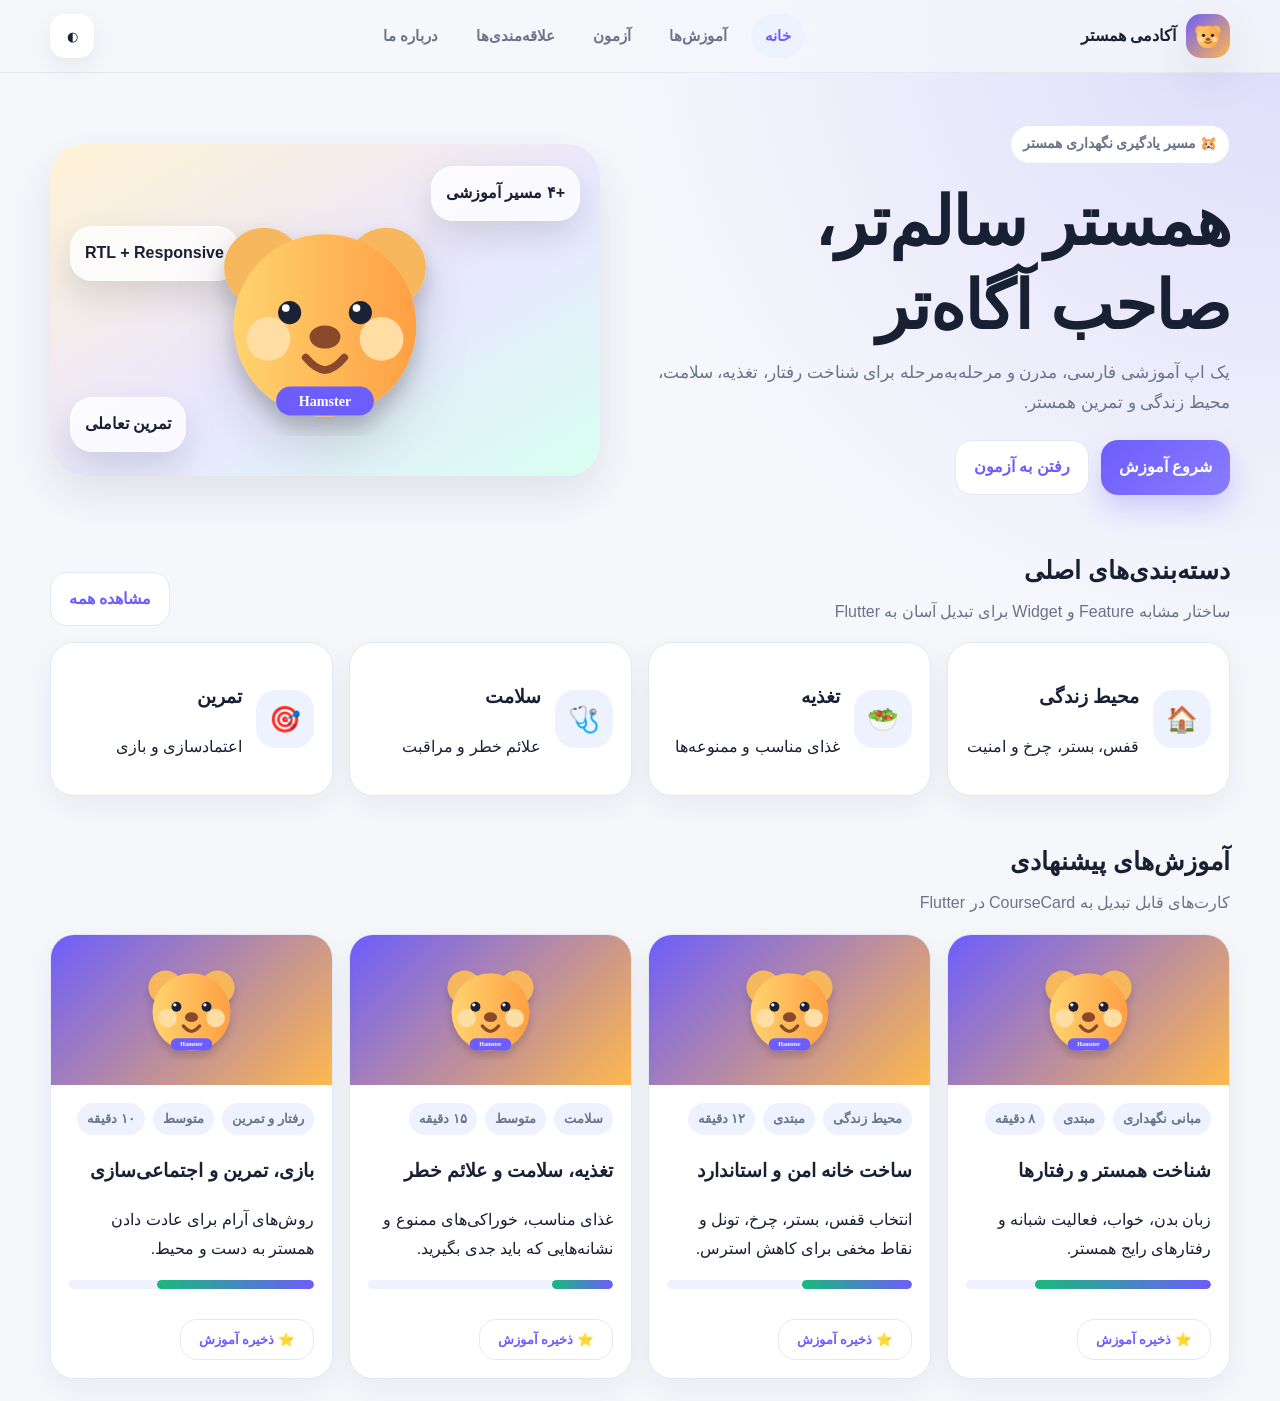
==== index.html @ b69281e2 "Add files via upload" ====
<!doctype html><html lang="fa" dir="rtl"><head><meta charset="utf-8"><meta name="viewport" content="width=device-width,initial-scale=1"><title>آکادمی همستر | اپ آموزش نگهداری همستر</title><link rel="stylesheet" href="style.css"></head><body><main class="app-shell"><script src="script.js"></script><script>shell('home')</script><section class="hero"><div class="container hero-grid"><div><span class="eyebrow">🐹 مسیر یادگیری نگهداری همستر</span><h1>همستر سالم‌تر، صاحب آگاه‌تر</h1><p>یک اپ آموزشی فارسی، مدرن و مرحله‌به‌مرحله برای شناخت رفتار، تغذیه، سلامت، محیط زندگی و تمرین همستر.</p><div class="actions"><a class="btn btn-primary" href="pages/categories.html">شروع آموزش</a><a class="btn btn-soft" href="pages/quiz.html">رفتن به آزمون</a></div></div><div class="hero-card"><span class="stat-bubble b1">+۴ مسیر آموزشی</span><span class="stat-bubble b2">تمرین تعاملی</span><span class="stat-bubble b3">RTL + Responsive</span><img class="hamster" src="assets/images/hamster-hero.svg" alt="همستر کارتونی"></div></div></section><section class="section"><div class="container"><div class="section-head"><div><h2>دسته‌بندی‌های اصلی</h2><p class="lead">ساختار مشابه Feature و Widget برای تبدیل آسان به Flutter</p></div><a class="btn btn-soft" href="pages/categories.html">مشاهده همه</a></div><div class="grid cards-3"><a class="card category-card" href="pages/categories.html"><span class="cat-icon">🏠</span><div><h3>محیط زندگی</h3><p>قفس، بستر، چرخ و امنیت</p></div></a><a class="card category-card" href="pages/categories.html"><span class="cat-icon">🥗</span><div><h3>تغذیه</h3><p>غذای مناسب و ممنوعه‌ها</p></div></a><a class="card category-card" href="pages/categories.html"><span class="cat-icon">🩺</span><div><h3>سلامت</h3><p>علائم خطر و مراقبت</p></div></a><a class="card category-card" href="pages/categories.html"><span class="cat-icon">🎯</span><div><h3>تمرین</h3><p>اعتمادسازی و بازی</p></div></a></div></div></section><section class="section"><div class="container"><div class="section-head"><div><h2>آموزش‌های پیشنهادی</h2><p class="lead">کارت‌های قابل تبدیل به CourseCard در Flutter</p></div></div><div id="courseGrid" class="grid cards-3"></div></div></section><script>renderCourses('courseGrid')</script></main></body></html>
---- style.css ----
:root{
  --bg:#f6f7fb;--surface:#fff;--surface-2:#eef2ff;--text:#182033;--muted:#69748a;--primary:#6d5dfc;--primary-2:#8a7cff;--accent:#ffb84d;--success:#19b97b;--danger:#ff5a73;--border:#e4e8f2;--shadow:0 18px 45px rgba(25,35,70,.10);--radius:24px;--radius-sm:16px;--max:1180px
}
[data-theme="dark"]{--bg:#111522;--surface:#191f31;--surface-2:#242d45;--text:#f5f7fb;--muted:#aab4ca;--border:#2e3954;--shadow:0 18px 45px rgba(0,0,0,.28)}
*{box-sizing:border-box}html{scroll-behavior:smooth}body{margin:0;font-family:Tahoma,"Vazirmatn","Segoe UI",sans-serif;direction:rtl;background:radial-gradient(circle at top right,rgba(109,93,252,.18),transparent 35%),var(--bg);color:var(--text);line-height:1.8}a{text-decoration:none;color:inherit}img{max-width:100%;display:block}.app-shell{min-height:100vh;padding-bottom:86px}.container{width:min(var(--max),calc(100% - 32px));margin:auto}.topbar{position:sticky;top:0;z-index:30;background:rgba(246,247,251,.82);backdrop-filter:blur(16px);border-bottom:1px solid var(--border)}[data-theme="dark"] .topbar{background:rgba(17,21,34,.82)}.nav{height:72px;display:flex;align-items:center;justify-content:space-between;gap:16px}.brand{display:flex;align-items:center;gap:10px;font-weight:900}.brand-mark{width:44px;height:44px;border-radius:15px;background:linear-gradient(135deg,var(--primary),var(--accent));display:grid;place-items:center;box-shadow:var(--shadow)}.brand-mark img{width:30px}.nav-links{display:none;gap:10px;align-items:center}.nav-links a{padding:9px 14px;border-radius:999px;color:var(--muted);font-weight:700;font-size:.92rem}.nav-links a.active,.nav-links a:hover{background:var(--surface-2);color:var(--primary)}.icon-btn{border:0;background:var(--surface);color:var(--text);border-radius:15px;width:44px;height:44px;display:grid;place-items:center;box-shadow:0 8px 24px rgba(25,35,70,.08);cursor:pointer}.hero{padding:30px 0 22px}.hero-grid{display:grid;gap:22px;align-items:center}.eyebrow{display:inline-flex;align-items:center;gap:8px;background:var(--surface);border:1px solid var(--border);border-radius:999px;padding:6px 12px;color:var(--muted);font-weight:700;font-size:.86rem}.hero h1{font-size:clamp(2rem,8vw,4.2rem);line-height:1.25;margin:16px 0 10px;letter-spacing:-1px}.hero p{color:var(--muted);font-size:1.05rem;margin:0 0 22px}.hero-card{position:relative;min-height:330px;border-radius:34px;padding:22px;overflow:hidden;background:linear-gradient(150deg,#fff2d4,#e9e7ff 55%,#d8fff0);box-shadow:var(--shadow)}[data-theme="dark"] .hero-card{background:linear-gradient(150deg,#3a2f21,#292553 55%,#16392d)}.hero-card .hamster{width:min(270px,75%);margin:18px auto 0;filter:drop-shadow(0 25px 25px rgba(0,0,0,.14));animation:float 4s ease-in-out infinite}.stat-bubble{position:absolute;background:rgba(255,255,255,.75);backdrop-filter:blur(12px);border:1px solid rgba(255,255,255,.65);border-radius:22px;padding:12px 14px;box-shadow:0 15px 35px rgba(0,0,0,.12);font-weight:900}.b1{top:22px;right:20px}.b2{bottom:24px;left:20px}.b3{top:82px;left:20px}.actions{display:flex;gap:12px;flex-wrap:wrap}.btn{display:inline-flex;align-items:center;justify-content:center;gap:9px;border:0;border-radius:17px;padding:12px 18px;font-weight:900;cursor:pointer;transition:.2s transform,.2s box-shadow}.btn:hover{transform:translateY(-2px)}.btn-primary{background:linear-gradient(135deg,var(--primary),var(--primary-2));color:white;box-shadow:0 14px 28px rgba(109,93,252,.25)}.btn-soft{background:var(--surface);color:var(--primary);border:1px solid var(--border)}.section{padding:22px 0}.section-head{display:flex;align-items:end;justify-content:space-between;gap:14px;margin-bottom:16px}.section h2{margin:0;font-size:1.55rem}.section p.lead{margin:4px 0 0;color:var(--muted)}.grid{display:grid;gap:16px}.cards-2{grid-template-columns:1fr}.cards-3{grid-template-columns:1fr}.card{background:var(--surface);border:1px solid var(--border);border-radius:var(--radius);padding:18px;box-shadow:0 10px 30px rgba(25,35,70,.06);transition:.2s}.card:hover{transform:translateY(-3px);box-shadow:var(--shadow)}.category-card{display:flex;gap:14px;align-items:center}.cat-icon{width:58px;height:58px;border-radius:20px;display:grid;place-items:center;background:var(--surface-2);font-size:1.6rem}.course-card{overflow:hidden;padding:0}.course-cover{height:150px;background:linear-gradient(135deg,var(--primary),var(--accent));display:grid;place-items:center}.course-cover img{width:115px}.course-body{padding:18px}.meta{display:flex;gap:8px;flex-wrap:wrap;color:var(--muted);font-size:.84rem}.pill{background:var(--surface-2);color:var(--muted);padding:4px 10px;border-radius:999px;font-weight:700}.progress{height:9px;background:var(--surface-2);border-radius:999px;overflow:hidden;margin:12px 0}.progress span{display:block;height:100%;background:linear-gradient(90deg,var(--success),var(--primary));border-radius:999px}.bottom-nav{position:fixed;bottom:12px;right:50%;transform:translateX(50%);z-index:40;width:min(460px,calc(100% - 24px));background:rgba(255,255,255,.88);backdrop-filter:blur(18px);border:1px solid var(--border);border-radius:25px;padding:8px;display:grid;grid-template-columns:repeat(5,1fr);box-shadow:var(--shadow)}[data-theme="dark"] .bottom-nav{background:rgba(25,31,49,.88)}.bottom-nav a{display:grid;place-items:center;gap:2px;border-radius:18px;padding:8px 2px;color:var(--muted);font-size:.74rem;font-weight:800}.bottom-nav a.active{background:var(--surface-2);color:var(--primary)}.page-title{padding:26px 0 8px}.page-title h1{margin:0;font-size:2rem}.page-title p{margin:6px 0 0;color:var(--muted)}.lesson-layout{display:grid;gap:18px}.lesson-content h2{margin-top:0}.lesson-step{border-right:4px solid var(--primary);padding-right:14px;margin:18px 0}.quiz-option{width:100%;text-align:right;margin:8px 0;padding:13px 14px;border-radius:16px;border:1px solid var(--border);background:var(--surface);color:var(--text);cursor:pointer;font-weight:800}.quiz-option.correct{border-color:var(--success);background:rgba(25,185,123,.12)}.quiz-option.wrong{border-color:var(--danger);background:rgba(255,90,115,.12)}.profile-hero{display:flex;align-items:center;gap:16px}.avatar{width:76px;height:76px;border-radius:28px;background:linear-gradient(135deg,var(--accent),var(--primary));display:grid;place-items:center}.avatar img{width:54px}.setting-row{display:flex;align-items:center;justify-content:space-between;gap:12px;padding:14px 0;border-bottom:1px solid var(--border)}.switch{width:54px;height:30px;background:var(--surface-2);border-radius:999px;padding:4px;cursor:pointer}.switch span{display:block;width:22px;height:22px;background:var(--primary);border-radius:50%;transition:.25s}[data-theme="dark"] .switch span{transform:translateX(-24px)}.fade-in{animation:fade .45s ease both}@keyframes float{50%{transform:translateY(-12px)}}@keyframes fade{from{opacity:0;transform:translateY(10px)}to{opacity:1;transform:none}}@media(min-width:760px){.nav-links{display:flex}.hero-grid{grid-template-columns:1.05fr .95fr}.cards-2{grid-template-columns:repeat(2,1fr)}.cards-3{grid-template-columns:repeat(3,1fr)}.lesson-layout{grid-template-columns:1.7fr .8fr}.bottom-nav{display:none}.app-shell{padding-bottom:0}.hero{padding:52px 0 32px}.page-title h1{font-size:2.7rem}}@media(min-width:1050px){.cards-3{grid-template-columns:repeat(4,1fr)}}
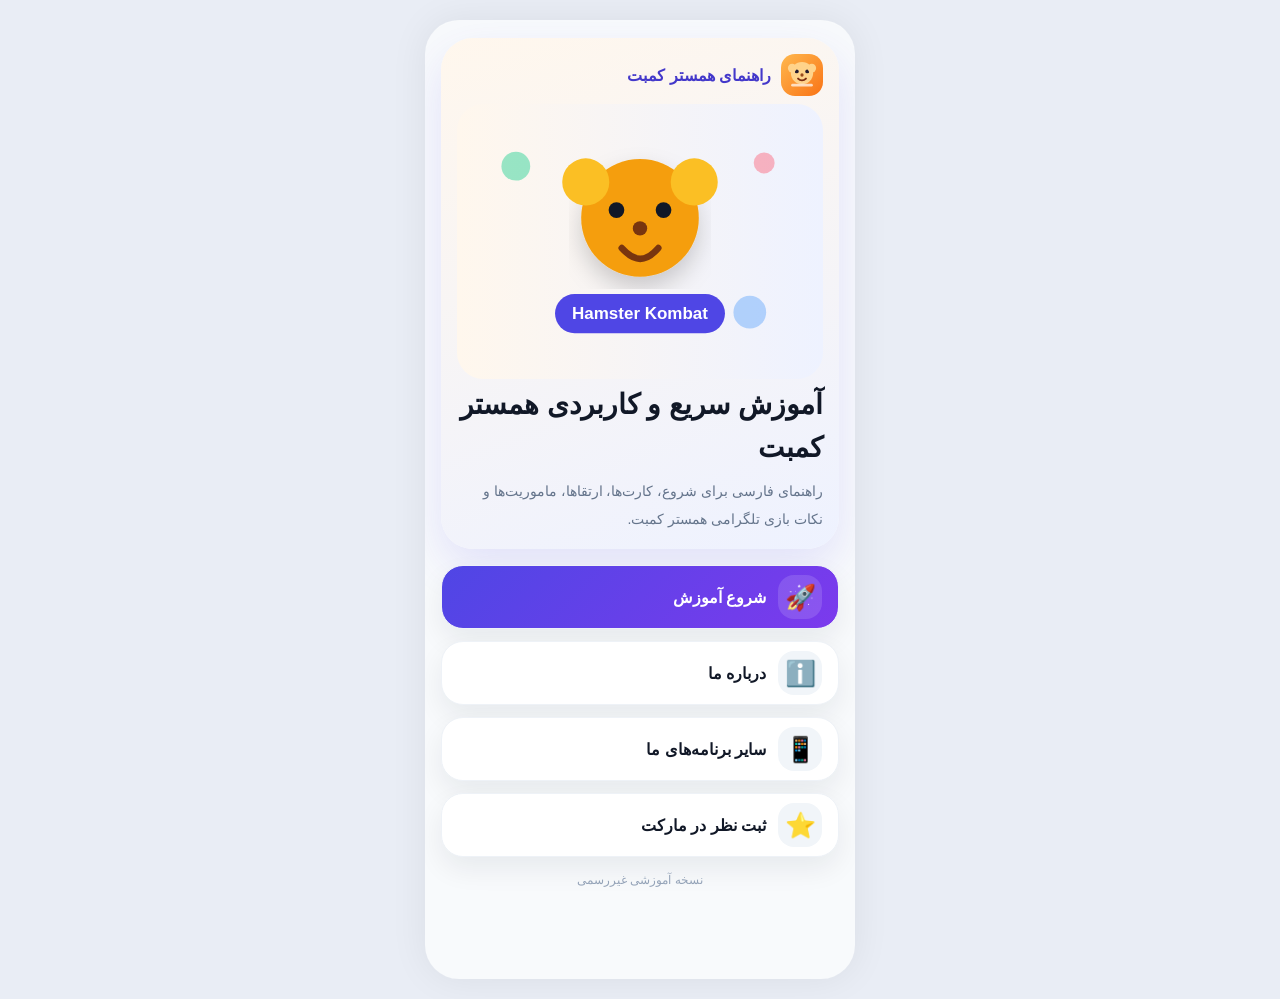
==== commit a7feb631: "Add files via upload" ====
--- a/index.html
+++ b/index.html
@@ -1 +1 @@
-<!doctype html><html lang="fa" dir="rtl"><head><meta charset="utf-8"><meta name="viewport" content="width=device-width,initial-scale=1"><title>آکادمی همستر | اپ آموزش نگهداری همستر</title><link rel="stylesheet" href="style.css"></head><body><main class="app-shell"><script src="script.js"></script><script>shell('home')</script><section class="hero"><div class="container hero-grid"><div><span class="eyebrow">🐹 مسیر یادگیری نگهداری همستر</span><h1>همستر سالم‌تر، صاحب آگاه‌تر</h1><p>یک اپ آموزشی فارسی، مدرن و مرحله‌به‌مرحله برای شناخت رفتار، تغذیه، سلامت، محیط زندگی و تمرین همستر.</p><div class="actions"><a class="btn btn-primary" href="pages/categories.html">شروع آموزش</a><a class="btn btn-soft" href="pages/quiz.html">رفتن به آزمون</a></div></div><div class="hero-card"><span class="stat-bubble b1">+۴ مسیر آموزشی</span><span class="stat-bubble b2">تمرین تعاملی</span><span class="stat-bubble b3">RTL + Responsive</span><img class="hamster" src="assets/images/hamster-hero.svg" alt="همستر کارتونی"></div></div></section><section class="section"><div class="container"><div class="section-head"><div><h2>دسته‌بندی‌های اصلی</h2><p class="lead">ساختار مشابه Feature و Widget برای تبدیل آسان به Flutter</p></div><a class="btn btn-soft" href="pages/categories.html">مشاهده همه</a></div><div class="grid cards-3"><a class="card category-card" href="pages/categories.html"><span class="cat-icon">🏠</span><div><h3>محیط زندگی</h3><p>قفس، بستر، چرخ و امنیت</p></div></a><a class="card category-card" href="pages/categories.html"><span class="cat-icon">🥗</span><div><h3>تغذیه</h3><p>غذای مناسب و ممنوعه‌ها</p></div></a><a class="card category-card" href="pages/categories.html"><span class="cat-icon">🩺</span><div><h3>سلامت</h3><p>علائم خطر و مراقبت</p></div></a><a class="card category-card" href="pages/categories.html"><span class="cat-icon">🎯</span><div><h3>تمرین</h3><p>اعتمادسازی و بازی</p></div></a></div></div></section><section class="section"><div class="container"><div class="section-head"><div><h2>آموزش‌های پیشنهادی</h2><p class="lead">کارت‌های قابل تبدیل به CourseCard در Flutter</p></div></div><div id="courseGrid" class="grid cards-3"></div></div></section><script>renderCourses('courseGrid')</script></main></body></html>
+<!doctype html><html lang="fa" dir="rtl"><head><meta charset="UTF-8"><meta name="viewport" content="width=device-width, initial-scale=1.0"><title>آموزش همستر کمبت</title><link rel="stylesheet" href="style.css"><link rel="icon" href="assets/icons/app.svg"></head><body><main class="app shell home-screen"><section class="hero-card"><div class="topbar"><img src="assets/icons/app.svg" class="logo" alt=""><span>راهنمای همستر کمبت</span></div><img src="assets/images/hero.svg" class="hero-img" alt="همستر کمبت"><h1>آموزش سریع و کاربردی همستر کمبت</h1><p>راهنمای فارسی برای شروع، کارت‌ها، ارتقاها، ماموریت‌ها و نکات بازی تلگرامی همستر کمبت.</p></section><section class="menu-list"><a class="menu-btn primary" href="pages/categories.html"><span>🚀</span><b>شروع آموزش</b></a><a class="menu-btn" href="pages/about.html"><span>ℹ️</span><b>درباره ما</b></a><a class="menu-btn" href="pages/apps.html"><span>📱</span><b>سایر برنامه‌های ما</b></a><a class="menu-btn" href="pages/rate.html"><span>⭐</span><b>ثبت نظر در مارکت</b></a></section><footer class="app-footer">نسخه آموزشی غیررسمی</footer></main><script src="script.js"></script></body></html>
--- a/style.css
+++ b/style.css
@@ -1,5 +1 @@
-:root{
-  --bg:#f6f7fb;--surface:#fff;--surface-2:#eef2ff;--text:#182033;--muted:#69748a;--primary:#6d5dfc;--primary-2:#8a7cff;--accent:#ffb84d;--success:#19b97b;--danger:#ff5a73;--border:#e4e8f2;--shadow:0 18px 45px rgba(25,35,70,.10);--radius:24px;--radius-sm:16px;--max:1180px
-}
-[data-theme="dark"]{--bg:#111522;--surface:#191f31;--surface-2:#242d45;--text:#f5f7fb;--muted:#aab4ca;--border:#2e3954;--shadow:0 18px 45px rgba(0,0,0,.28)}
-*{box-sizing:border-box}html{scroll-behavior:smooth}body{margin:0;font-family:Tahoma,"Vazirmatn","Segoe UI",sans-serif;direction:rtl;background:radial-gradient(circle at top right,rgba(109,93,252,.18),transparent 35%),var(--bg);color:var(--text);line-height:1.8}a{text-decoration:none;color:inherit}img{max-width:100%;display:block}.app-shell{min-height:100vh;padding-bottom:86px}.container{width:min(var(--max),calc(100% - 32px));margin:auto}.topbar{position:sticky;top:0;z-index:30;background:rgba(246,247,251,.82);backdrop-filter:blur(16px);border-bottom:1px solid var(--border)}[data-theme="dark"] .topbar{background:rgba(17,21,34,.82)}.nav{height:72px;display:flex;align-items:center;justify-content:space-between;gap:16px}.brand{display:flex;align-items:center;gap:10px;font-weight:900}.brand-mark{width:44px;height:44px;border-radius:15px;background:linear-gradient(135deg,var(--primary),var(--accent));display:grid;place-items:center;box-shadow:var(--shadow)}.brand-mark img{width:30px}.nav-links{display:none;gap:10px;align-items:center}.nav-links a{padding:9px 14px;border-radius:999px;color:var(--muted);font-weight:700;font-size:.92rem}.nav-links a.active,.nav-links a:hover{background:var(--surface-2);color:var(--primary)}.icon-btn{border:0;background:var(--surface);color:var(--text);border-radius:15px;width:44px;height:44px;display:grid;place-items:center;box-shadow:0 8px 24px rgba(25,35,70,.08);cursor:pointer}.hero{padding:30px 0 22px}.hero-grid{display:grid;gap:22px;align-items:center}.eyebrow{display:inline-flex;align-items:center;gap:8px;background:var(--surface);border:1px solid var(--border);border-radius:999px;padding:6px 12px;color:var(--muted);font-weight:700;font-size:.86rem}.hero h1{font-size:clamp(2rem,8vw,4.2rem);line-height:1.25;margin:16px 0 10px;letter-spacing:-1px}.hero p{color:var(--muted);font-size:1.05rem;margin:0 0 22px}.hero-card{position:relative;min-height:330px;border-radius:34px;padding:22px;overflow:hidden;background:linear-gradient(150deg,#fff2d4,#e9e7ff 55%,#d8fff0);box-shadow:var(--shadow)}[data-theme="dark"] .hero-card{background:linear-gradient(150deg,#3a2f21,#292553 55%,#16392d)}.hero-card .hamster{width:min(270px,75%);margin:18px auto 0;filter:drop-shadow(0 25px 25px rgba(0,0,0,.14));animation:float 4s ease-in-out infinite}.stat-bubble{position:absolute;background:rgba(255,255,255,.75);backdrop-filter:blur(12px);border:1px solid rgba(255,255,255,.65);border-radius:22px;padding:12px 14px;box-shadow:0 15px 35px rgba(0,0,0,.12);font-weight:900}.b1{top:22px;right:20px}.b2{bottom:24px;left:20px}.b3{top:82px;left:20px}.actions{display:flex;gap:12px;flex-wrap:wrap}.btn{display:inline-flex;align-items:center;justify-content:center;gap:9px;border:0;border-radius:17px;padding:12px 18px;font-weight:900;cursor:pointer;transition:.2s transform,.2s box-shadow}.btn:hover{transform:translateY(-2px)}.btn-primary{background:linear-gradient(135deg,var(--primary),var(--primary-2));color:white;box-shadow:0 14px 28px rgba(109,93,252,.25)}.btn-soft{background:var(--surface);color:var(--primary);border:1px solid var(--border)}.section{padding:22px 0}.section-head{display:flex;align-items:end;justify-content:space-between;gap:14px;margin-bottom:16px}.section h2{margin:0;font-size:1.55rem}.section p.lead{margin:4px 0 0;color:var(--muted)}.grid{display:grid;gap:16px}.cards-2{grid-template-columns:1fr}.cards-3{grid-template-columns:1fr}.card{background:var(--surface);border:1px solid var(--border);border-radius:var(--radius);padding:18px;box-shadow:0 10px 30px rgba(25,35,70,.06);transition:.2s}.card:hover{transform:translateY(-3px);box-shadow:var(--shadow)}.category-card{display:flex;gap:14px;align-items:center}.cat-icon{width:58px;height:58px;border-radius:20px;display:grid;place-items:center;background:var(--surface-2);font-size:1.6rem}.course-card{overflow:hidden;padding:0}.course-cover{height:150px;background:linear-gradient(135deg,var(--primary),var(--accent));display:grid;place-items:center}.course-cover img{width:115px}.course-body{padding:18px}.meta{display:flex;gap:8px;flex-wrap:wrap;color:var(--muted);font-size:.84rem}.pill{background:var(--surface-2);color:var(--muted);padding:4px 10px;border-radius:999px;font-weight:700}.progress{height:9px;background:var(--surface-2);border-radius:999px;overflow:hidden;margin:12px 0}.progress span{display:block;height:100%;background:linear-gradient(90deg,var(--success),var(--primary));border-radius:999px}.bottom-nav{position:fixed;bottom:12px;right:50%;transform:translateX(50%);z-index:40;width:min(460px,calc(100% - 24px));background:rgba(255,255,255,.88);backdrop-filter:blur(18px);border:1px solid var(--border);border-radius:25px;padding:8px;display:grid;grid-template-columns:repeat(5,1fr);box-shadow:var(--shadow)}[data-theme="dark"] .bottom-nav{background:rgba(25,31,49,.88)}.bottom-nav a{display:grid;place-items:center;gap:2px;border-radius:18px;padding:8px 2px;color:var(--muted);font-size:.74rem;font-weight:800}.bottom-nav a.active{background:var(--surface-2);color:var(--primary)}.page-title{padding:26px 0 8px}.page-title h1{margin:0;font-size:2rem}.page-title p{margin:6px 0 0;color:var(--muted)}.lesson-layout{display:grid;gap:18px}.lesson-content h2{margin-top:0}.lesson-step{border-right:4px solid var(--primary);padding-right:14px;margin:18px 0}.quiz-option{width:100%;text-align:right;margin:8px 0;padding:13px 14px;border-radius:16px;border:1px solid var(--border);background:var(--surface);color:var(--text);cursor:pointer;font-weight:800}.quiz-option.correct{border-color:var(--success);background:rgba(25,185,123,.12)}.quiz-option.wrong{border-color:var(--danger);background:rgba(255,90,115,.12)}.profile-hero{display:flex;align-items:center;gap:16px}.avatar{width:76px;height:76px;border-radius:28px;background:linear-gradient(135deg,var(--accent),var(--primary));display:grid;place-items:center}.avatar img{width:54px}.setting-row{display:flex;align-items:center;justify-content:space-between;gap:12px;padding:14px 0;border-bottom:1px solid var(--border)}.switch{width:54px;height:30px;background:var(--surface-2);border-radius:999px;padding:4px;cursor:pointer}.switch span{display:block;width:22px;height:22px;background:var(--primary);border-radius:50%;transition:.25s}[data-theme="dark"] .switch span{transform:translateX(-24px)}.fade-in{animation:fade .45s ease both}@keyframes float{50%{transform:translateY(-12px)}}@keyframes fade{from{opacity:0;transform:translateY(10px)}to{opacity:1;transform:none}}@media(min-width:760px){.nav-links{display:flex}.hero-grid{grid-template-columns:1.05fr .95fr}.cards-2{grid-template-columns:repeat(2,1fr)}.cards-3{grid-template-columns:repeat(3,1fr)}.lesson-layout{grid-template-columns:1.7fr .8fr}.bottom-nav{display:none}.app-shell{padding-bottom:0}.hero{padding:52px 0 32px}.page-title h1{font-size:2.7rem}}@media(min-width:1050px){.cards-3{grid-template-columns:repeat(4,1fr)}}
+@font-face{font-family:system-fa;src:local("Tahoma")}*{box-sizing:border-box}body{margin:0;background:#e9edf5;font-family:system-fa,Tahoma,Arial,sans-serif;color:#111827;direction:rtl}.shell{width:100%;max-width:430px;min-height:100vh;margin:0 auto;background:#f8fafc;position:relative;overflow:hidden;padding:18px 16px 92px;box-shadow:0 0 38px #0001}a{text-decoration:none;color:inherit}.home-screen{display:flex;flex-direction:column;gap:16px}.hero-card{background:linear-gradient(160deg,#fff7ed,#eef2ff);border-radius:32px;padding:16px;box-shadow:0 18px 45px #4f46e522;animation:fadeUp .45s ease}.topbar{display:flex;align-items:center;gap:10px;font-weight:800;color:#4338ca}.logo{width:42px;height:42px;border-radius:14px}.hero-img{width:100%;margin:8px 0 0}.hero-card h1{font-size:28px;line-height:1.55;margin:0 0 8px}.hero-card p{font-size:14px;line-height:2;color:#64748b;margin:0}.menu-list{display:grid;gap:12px}.menu-btn{height:64px;border-radius:22px;background:#fff;display:flex;align-items:center;gap:12px;padding:0 16px;box-shadow:0 12px 28px #0f172a12;border:1px solid #eef2f7;transition:.2s}.menu-btn:active{transform:scale(.98)}.menu-btn span{font-size:25px;width:44px;height:44px;border-radius:16px;background:#f1f5f9;display:grid;place-items:center}.menu-btn.primary{background:linear-gradient(135deg,#4f46e5,#7c3aed);color:white}.menu-btn.primary span{background:#ffffff22}.app-footer{text-align:center;color:#94a3b8;font-size:12px;margin-top:auto}.page-header{display:flex;align-items:center;justify-content:space-between;gap:10px;margin-bottom:16px}.page-header h1{font-size:20px;margin:0}.page-header a,.icon-btn{width:42px;height:42px;border-radius:15px;background:#fff;display:grid;place-items:center;box-shadow:0 8px 22px #0f172a10;border:0;font-size:20px}.search-box input{width:100%;height:52px;border:0;border-radius:18px;background:#fff;padding:0 18px;margin-bottom:14px;font:inherit;outline:0;box-shadow:0 10px 25px #0f172a0d}.category-grid{display:grid;grid-template-columns:1fr;gap:12px}.lesson-card{background:#fff;border-radius:24px;padding:16px;display:grid;grid-template-columns:54px 1fr;gap:4px 12px;align-items:center;box-shadow:0 10px 26px #0f172a0f;border:1px solid #edf2f7;animation:fadeUp .35s ease}.lesson-card span{grid-row:1/3;width:54px;height:54px;border-radius:18px;background:#fff7ed;display:grid;place-items:center;font-size:25px}.lesson-card h3{margin:0;font-size:16px}.lesson-card p{grid-column:2;margin:4px 0 0;color:#64748b;font-size:12.5px;line-height:1.8}.bottom-nav{position:fixed;left:50%;bottom:12px;transform:translateX(-50%);width:min(398px,calc(100% - 24px));height:66px;background:#ffffffee;backdrop-filter:blur(10px);border:1px solid #e5e7eb;border-radius:24px;display:grid;grid-template-columns:repeat(4,1fr);align-items:center;box-shadow:0 18px 40px #0f172a25;z-index:5}.bottom-nav a{text-align:center;font-size:12px;color:#64748b}.bottom-nav a.active{color:#4f46e5;font-weight:800}.lesson-view,.plain-card,.quiz-card{background:#fff;border-radius:28px;padding:20px;box-shadow:0 14px 34px #0f172a12;border:1px solid #eef2f7}.badge{display:inline-flex;padding:8px 12px;border-radius:999px;background:#eef2ff;color:#4f46e5;font-weight:800;font-size:12px}.lesson-view h2{font-size:24px;line-height:1.5}.lesson-view p,.plain-card p{color:#64748b;line-height:2}.tip-box{background:#fff7ed;border-radius:22px;padding:14px;margin:14px 0}.lesson-view ol{padding-right:20px;line-height:2.2;color:#334155}.wide-btn{width:100%;height:54px;border:0;border-radius:18px;background:linear-gradient(135deg,#4f46e5,#7c3aed);color:#fff;display:grid;place-items:center;font-weight:800;font:inherit;margin-top:14px}.answers{display:grid;gap:10px}.answers button{border:0;background:#f1f5f9;border-radius:16px;padding:14px;font:inherit;text-align:right}.answers button.correct{background:#dcfce7}.answers button.wrong{background:#fee2e2}.center{text-align:center}.stars{font-size:34px;color:#f59e0b;letter-spacing:2px}.app-row{display:flex;gap:12px;align-items:center;padding:14px;border-radius:18px;background:#f8fafc;margin-bottom:10px}.app-row span{font-size:28px}.avatar{width:86px;height:86px}.progress{height:12px;background:#e5e7eb;border-radius:99px;overflow:hidden}.progress span{display:block;height:100%;background:#4f46e5}.setting-row{display:flex;align-items:center;justify-content:space-between;padding:16px 0;border-bottom:1px solid #eef2f7}.dark{background:#111827;color:#f8fafc}.dark .shell{background:#0f172a}.dark .plain-card,.dark .lesson-card,.dark .quiz-card,.dark .page-header a,.dark .icon-btn,.dark .search-box input,.dark .menu-btn{background:#1e293b;color:#f8fafc;border-color:#334155}.dark p,.dark .lesson-card p{color:#cbd5e1}@keyframes fadeUp{from{opacity:0;transform:translateY(12px)}to{opacity:1;transform:none}}@media (min-width:700px){body{padding:20px 0}.shell{border-radius:34px;min-height:860px}.bottom-nav{bottom:28px}}
